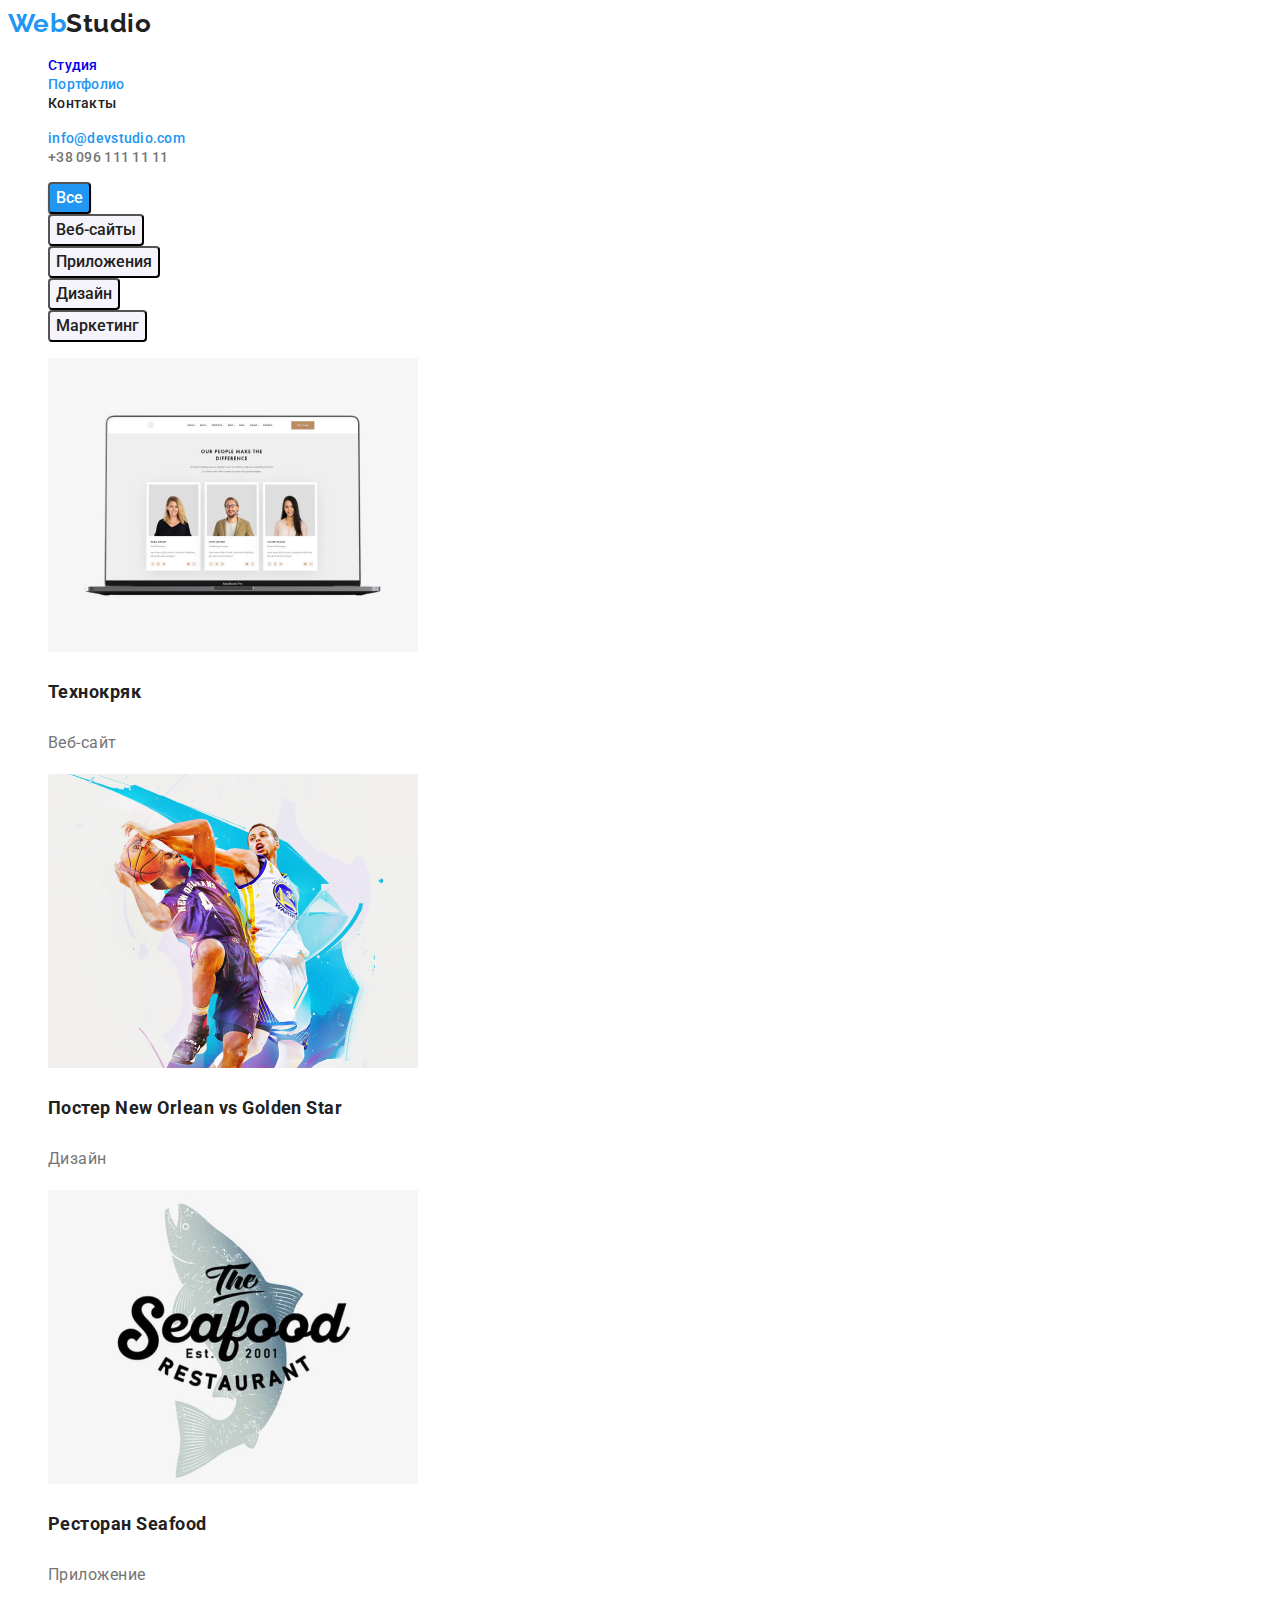
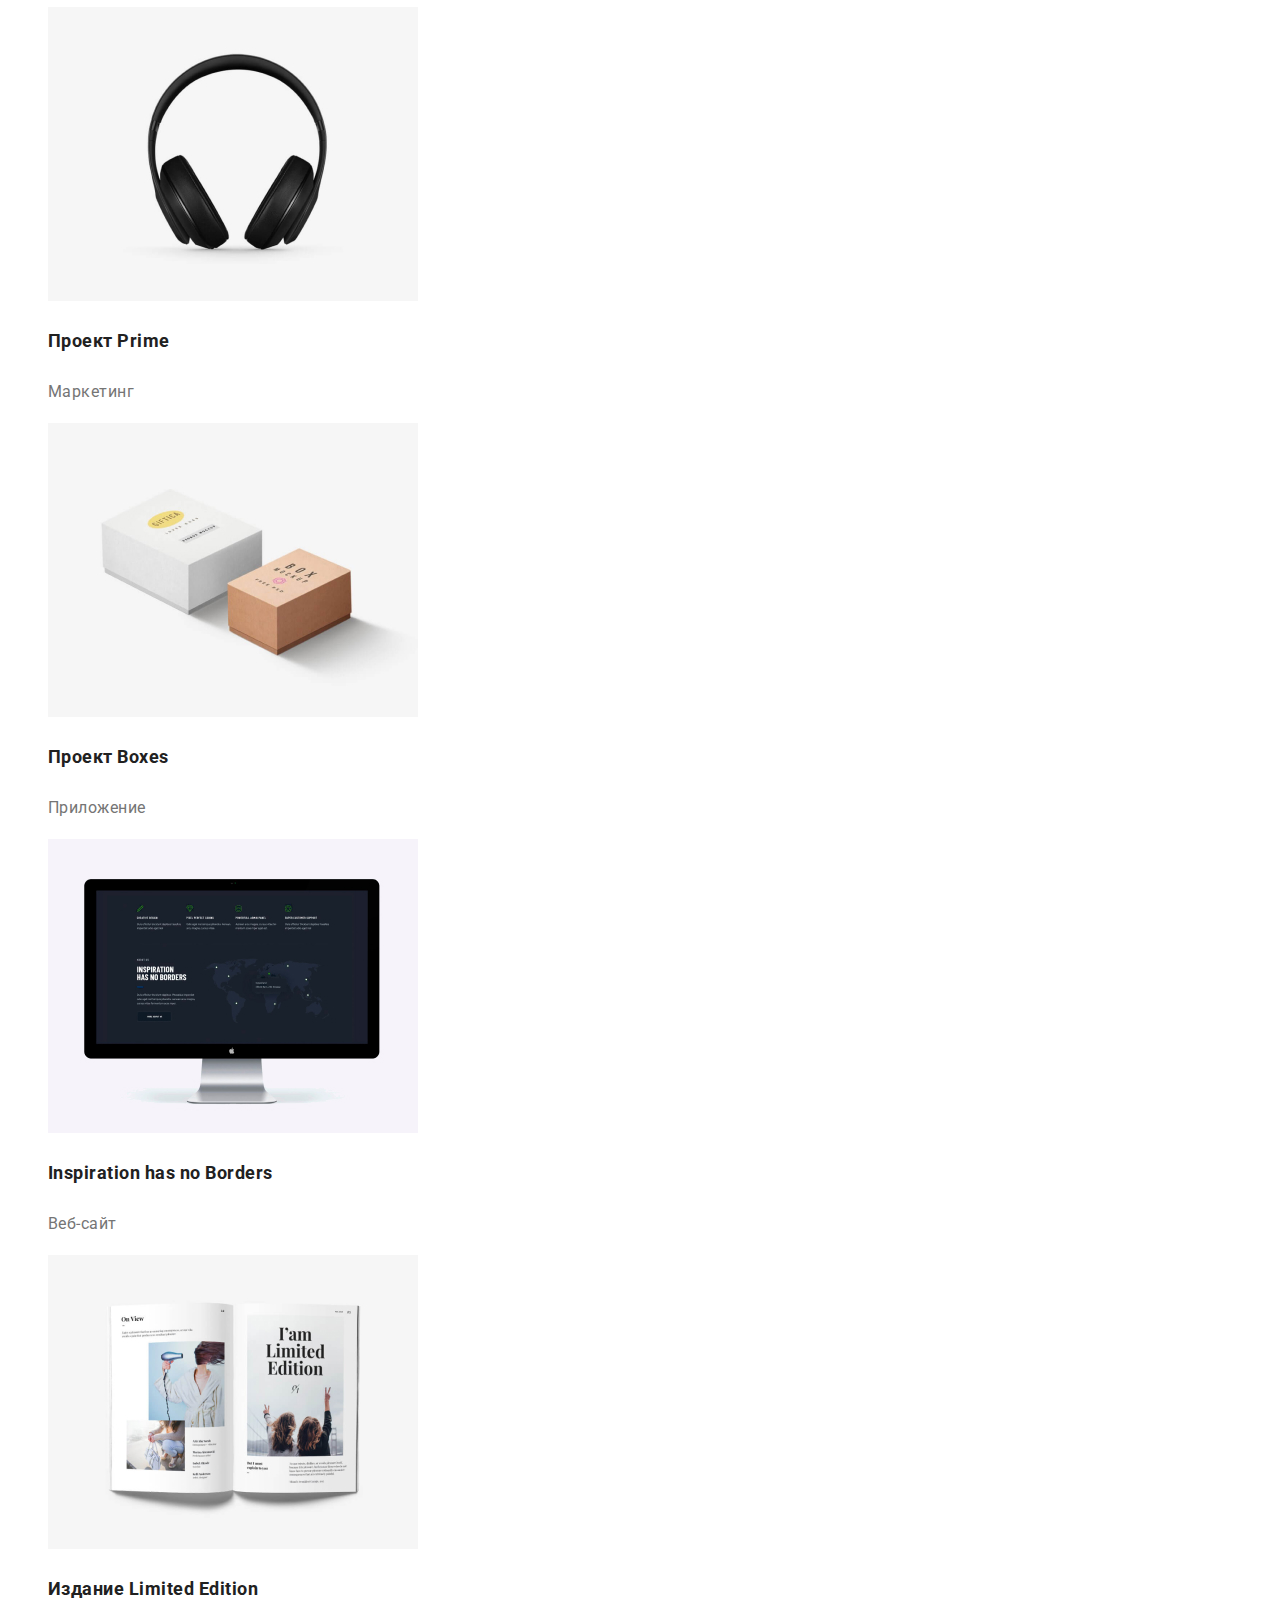
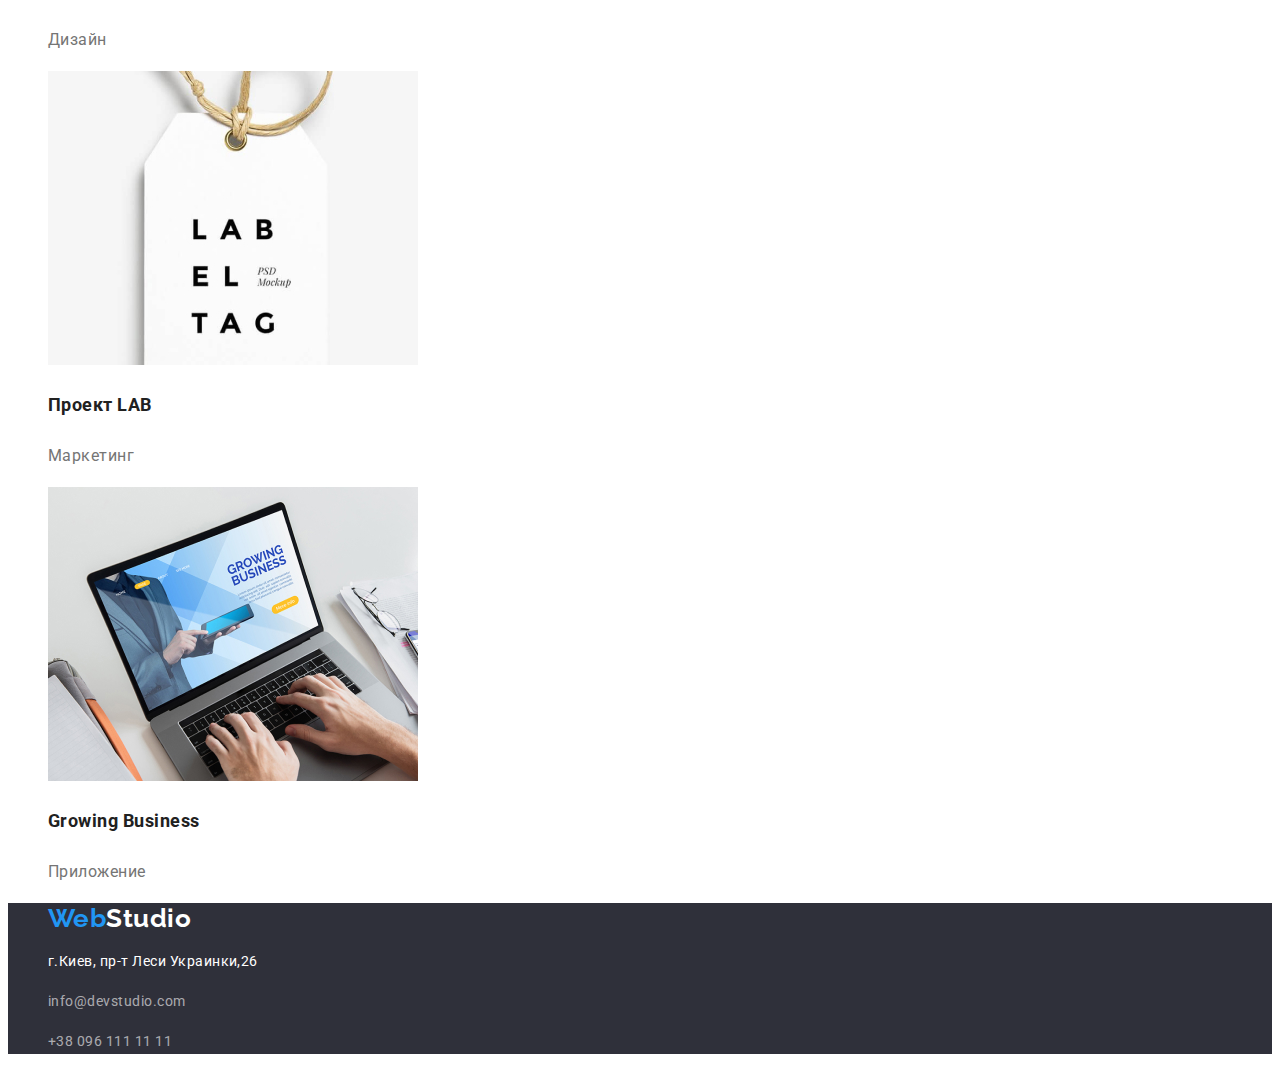
==== portfolio.html @ a11de229 "hw3" ====
<!DOCTYPE html>
<html lang="en">
<head>
    <meta charset="UTF-8">
    <meta name="viewport" content="width=device-width, initial-scale=1.0">
    <title>Document</title>
    <link 
    href="https://fonts.googleapis.com/css2?family=Raleway:wght@700&family=Roboto:wght@400;500;700;900&display=swap" 
    rel="stylesheet"/>
    <link rel="stylesheet" href="./css/styles.css">
</head>
<body>
    
    <!--ШАПКА-->
    <header>
        <nav class="site-nav">
            <a href="" class="link"><span class="accent">Web</span><span class="accent1">Studio</span></a>
            <ul> 
                <li><a href="./index.html" class="link1">Cтудия</a></li>
                <li><a href="" class="link1 current">Портфолио</a></li>
                <li><a href="" class="link2">Контакты</a></li>
            </ul>
        </nav>
            <ul class="contacts">
                <li><a href="mailto:info@devstudio.com" class="contacts-mail">info@devstudio.com</a></li>
                <li><a href="tel:+380961111111" class="contacts-phone">+38 096 111 11 11</a></li>
            </ul>
    </header>

    <main>
    <!--SUBШАПКА и SECTION1-->

    <section>
    <ul> 
        <li><button type="button" class="button">Все</button></li>
        <li><button type="button" class="button1">Веб-сайты</button></li>
        <li><button type="button" class="button1">Приложения</button></li>
        <li><button type="button" class="button1">Дизайн</button></li>
        <li><button type="button" class="button1">Маркетинг</button></li>
    </ul>

    
    <ul>
        <li>
            <a href=""><img src="./img/img-44.jpg" alt="comp" width="370" /></a>
            
            <h3 class="section-title">Технокряк</h3>
            <p class="section-text">Веб-сайт</p>
       
        </li>
        <li>
            <a href=""><img src="./img/img-55.jpg" alt="basketball" width="370" /></a>
            
            <h3 class="section-title">Постер New Orlean vs Golden Star</h3>
            <p class="section-text">Дизайн</p>
        
        </li>
        <li>
            <a href=""><img src="./img/img-66.jpg" alt="seafood" width="370" /></a>
            
            <h3 class="section-title">Ресторан Seafood</h3>
            <p class="section-text">Приложение</p>
        </li>

        <li>
            <a href=""><img src="./img/img-77.jpg" alt="headphones" width="370" /></a>
           
            <h3 class="section-title">Проект Prime</h3>
            <p class="section-text">Маркетинг</p>
        </li> 
        <li>
            <a href=""><img src="./img/img-88.jpg" alt="boxes" width="370" /></a>
           
            <h3 class="section-title">Проект Boxes</h3>
            <p class="section-text">Приложение</p>
        </li> 
        <li>
            <a href=""><img src="./img/img-99.jpg" alt="comp2" width="370" /></a>
           
            <h3 class="section-title">Inspiration has no Borders</h3>
            <p class="section-text">Веб-сайт</p>
        </li> 
<li>
    <a href=""><img src="./img/img-100.jpg" alt="book" width="370" /></a>
   
    <h3 class="section-title">Издание Limited Edition</h3>
    <p class="section-text">Дизайн</p>
</li> 
<li>
    <a href=""><img src="./img/img-110.jpg" alt="lab" width="370" /></a>
   
    <h3 class="section-title">Проект LAB</h3>
    <p class="section-text">Маркетинг</p>
</li> 
<li>
    <a href=""><img src="./img/img-120.jpg" alt="business" width="370" /></a>
   
    <h3 class="section-title">Growing Business</h3>
    <p class="section-text">Приложение</p>
</li> 
</ul>
</section>
</main> 


<!--Финал-->
<footer>
    <ul>
        <li>
            <p><a href="" class="logo"><span class="accent2">Web</span><span class="accent3">Studio</span></a></p>
</li>
        <li>
    <p><a href="" class="adress">г.Киев, пр-т Леси Украинки,26</a></p>
</li>
<li>
    <p><a href="mailto:info@devstudio.com" class="mail">info@devstudio.com</a></p>
</li>
<li>
    <p><a href="tel:+380961111111" class="phone">+38 096 111 11 11</a></p>
</li>
    </ul>
</footer>
</body>
</html>
---- css/styles.css ----
:root {
     --primary-text-color: #212121;
     --title-text-color: #212121;
     --text-color: #757575;
     --accent-color: #2196f3;
     --accent-colornav: #0000FF;
     --buttontext-color: #ffffff;
     --buttonbcg-color: #2196F3;
}

body {
    background-color: #FFFFFF;
    font-family: Roboto, sans-serif;
    letter-spacing: 0.03em;
}

ul {
    list-style: none;
}

a {
text-decoration: none
}

.page-header {
    background-color: #FFFFFF;
}

.link {
    font-family: Raleway;
font-style: normal;
font-weight: bold;
font-size: 26px;
line-height: 1.19;
}

.link1 {
font-weight: 500;
font-size: 14px;
line-height: 1.14;
letter-spacing: 0.02em;



}
.link2 {
font-weight: 500;
font-size: 14px;
line-height: 1.14;
letter-spacing: 0.02em;

color: var(--title-text-color)
}

.site-nav .link:hover,
.site-nav .link:focus {
    color: var(--accent-colornav)
}

.site-nav .link1:hover {
    color: var(--accent-colornav)
}

.site-nav .link2:hover {
    color: var(--accent-colornav)
}


.site-nav .link1.current {
    color: var(--accent-color);
}

.accent, .accent2 {
    color: var(--accent-color);
}

.accent1 {
    color: var(--primary-text-color);
}

.accent3 {
    color:#FFFFFF;
}

.contacts .contacts-mail:hover,
.contacts .contacts-phone:hover {
color: var(--accent-colornav);
}

.contacts-mail {
font-weight: 500;
font-size: 14px;
line-height: 1.14;
letter-spacing: 0.02em;

color: var(--accent-color);
}

.contacts-phone {
font-weight: 500;
font-size: 14px;
line-height: 1.14;
letter-spacing: 0.02em;

color: var(--text-color);
}


.section1 {
    background-color: #2F303A;
}

.section1-title {
    font-weight: 900;
    font-size: 44px;
    line-height: 1.36;
    
    letter-spacing: 0.06em;
    color: #FFFFFF
} 

/* button*/

.button-main {
font-family: inherit;
font-weight: bold;   
font-size: 16px;
line-height: 1.88;
display: flex;
align-items: center;
text-align: center;
letter-spacing: 0.06em;
color: var(--buttontext-color);
background: var(--buttonbcg-color);
}


.section1-link {
    font-weight: bold;
    font-size: 16px;
    line-height: 1.88;
    display: flex;
    align-items: center;
    text-align: center;
    letter-spacing: 0.06em;
    color: #FFFFFF
    
}

.section2 {
    
    background-color: #E5E5E5;
}

.section2-title { 
font-weight: bold;
font-size: 14px;
line-height: 1.14;
letter-spacing: 0.03em;
text-transform: uppercase;
    color: var(--primary-text-color);
}
.section2-text {
    font-size: 14px;
    line-height: 1.71;
/* or 171% */
    letter-spacing: 0.03em;
    color: var(--text-color);
}

.section2-title1 {
   font-weight: bold;
   font-size: 36px;
   line-height: 1.17;
  
   color: var(--primary-text-color);
}

.section3 {
    background-color: #F5F4FA;
}

.section3-main {
font-weight: bold;
font-size: 36px;
line-height: 1.17;


color: var(--primary-text-color);

}
.section3-name {
    
font-weight: 500;
font-size: 16px;
line-height: 19px;

    color: var(--primary-text-color);
}
.section3-title {
    
font-size: 16px;
line-height: 1.19;
    color: var(--text-color);
}

.adress {
   
font-size: 14px;
line-height: 1.71;
    color: #FFFFFF;
}

.mail {
   
font-size: 14px;
line-height: 1.71;
    color: rgba(255, 255, 255, 0.6);
}

.phone {
    
font-size: 14px;
line-height: 1.71;
    color: rgba(255, 255, 255, 0.6);
}

footer {
    background-color: #2F303A;
}

.logo {
    font-family: Raleway;
font-style: normal;
font-weight: bold;
font-size: 26px;
line-height: 1.19;
color: var(--accent-color);
}

/* Portfolio*/

.section {
    background-color: #E5E5E5;
}

.button {
    font-family: inherit;
    font-weight: 500;
    font-size: 16px;
    line-height: 1.63;
    color: #FFFFFF;
    background-color: #2196F3;   
    /* shadow-middle */
    box-shadow: 0px 3px 1px rgba(0, 0, 0, 0.1), 0px 1px 2px rgba(0, 0, 0, 0.08), 0px 2px 2px rgba(0, 0, 0, 0.12);
    border-radius: 4px;
    } 

.button1 {
font-family: inherit;
font-weight: 500;
font-size: 16px;
line-height: 1.63;
color: #212121;
background: #F5F4FA;
border-radius: 4px;
}


.section-title {
   
font-weight: bold;
font-size: 18px;
line-height: 2.00;
color: var(--primary-text-color);
}

.section-text {
   
font-size: 16px;
line-height: 1.88;
color: var(--text-color);
}
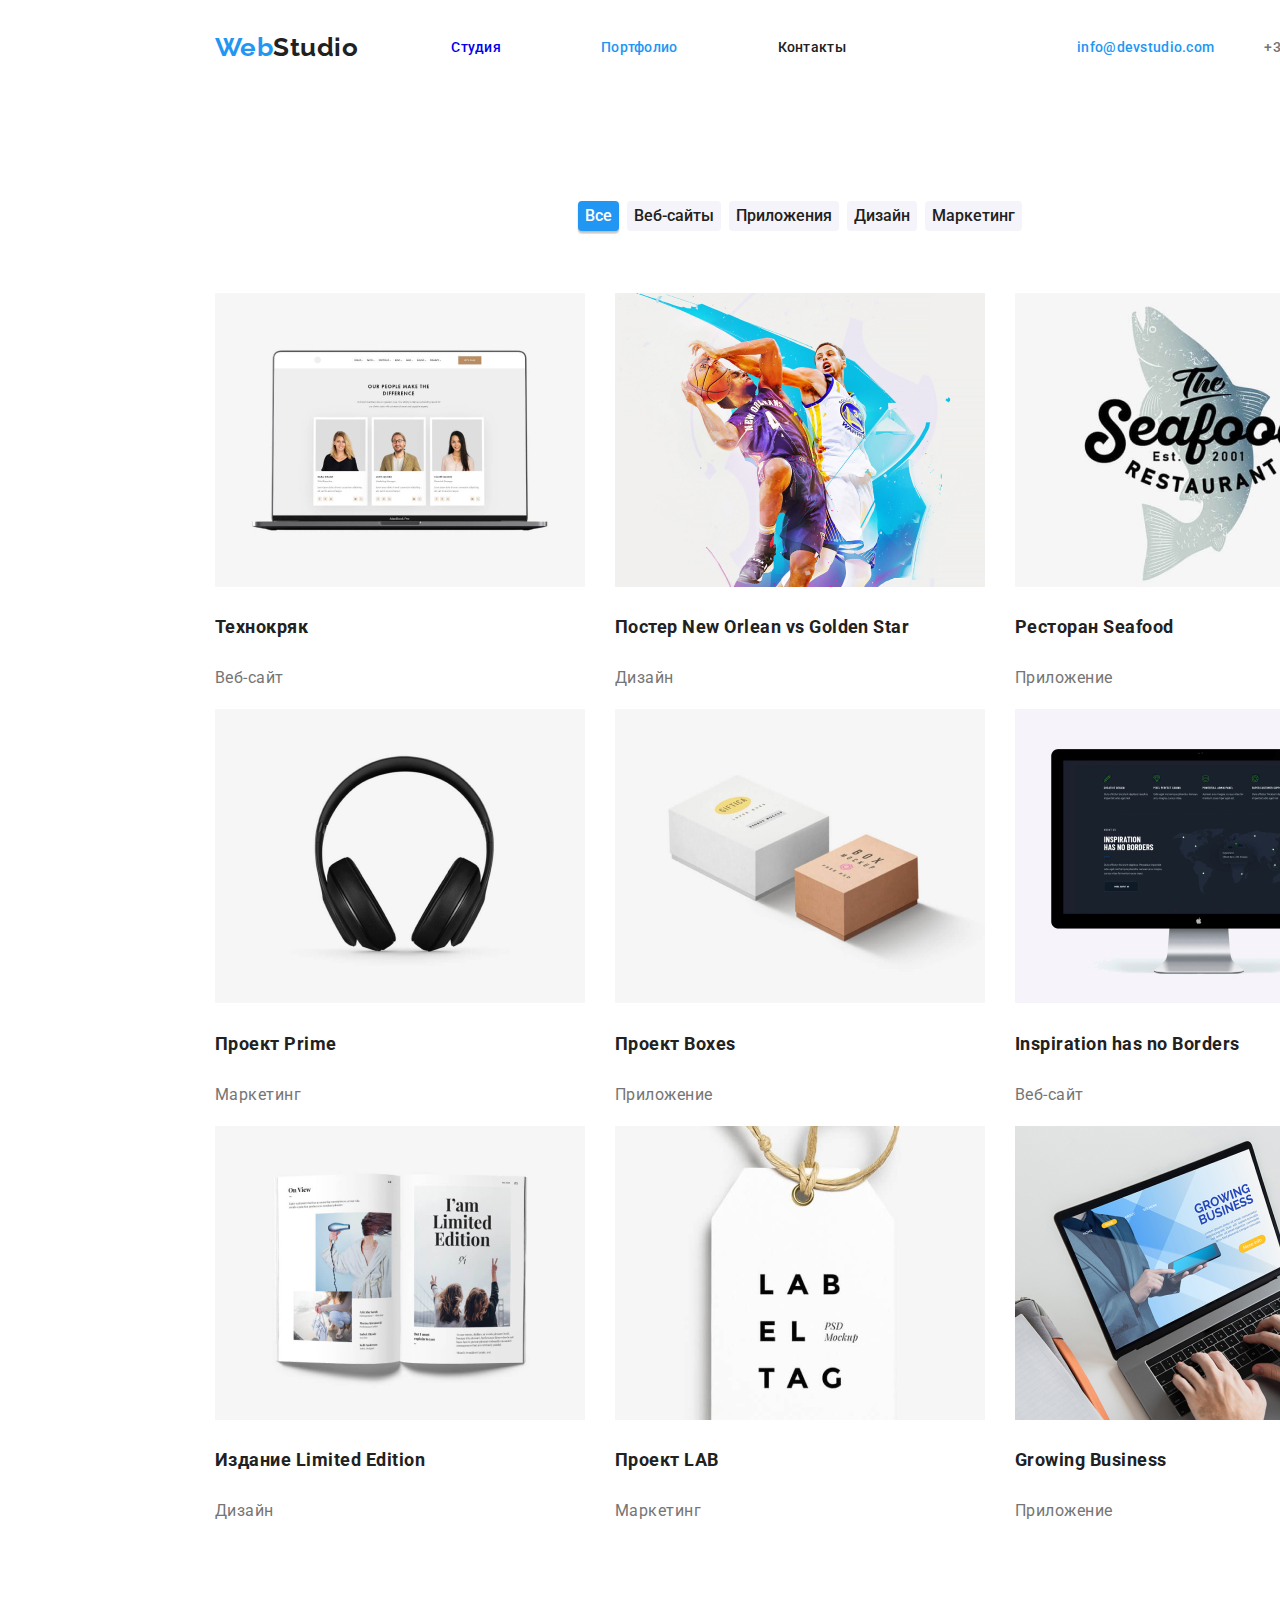
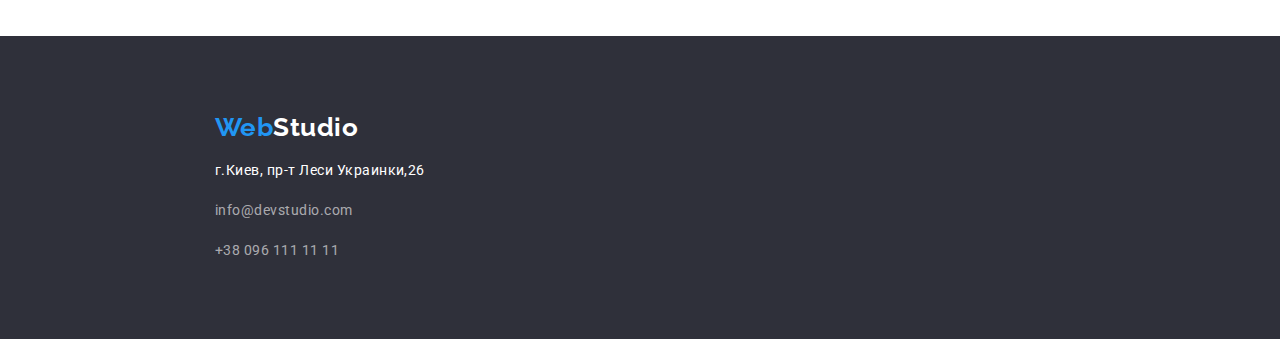
==== commit 8dba7731: "hw3" ====
--- a/portfolio.html
+++ b/portfolio.html
@@ -7,92 +7,99 @@
     <link 
     href="https://fonts.googleapis.com/css2?family=Raleway:wght@700&family=Roboto:wght@400;500;700;900&display=swap" 
     rel="stylesheet"/>
+
+    <link rel="stylesheet" href="https://cdnjs.cloudflare.com/ajax/libs/modern-normalize/1.0.0/modern-normalize.min.css">
+
     <link rel="stylesheet" href="./css/styles.css">
 </head>
 <body>
     
     <!--ШАПКА-->
-    <header>
-        <nav class="site-nav">
+    <header class="page-header">
+        
+        <nav class="site-nav main">
             <a href="" class="link"><span class="accent">Web</span><span class="accent1">Studio</span></a>
-            <ul> 
-                <li><a href="./index.html" class="link1">Cтудия</a></li>
-                <li><a href="" class="link1 current">Портфолио</a></li>
-                <li><a href="" class="link2">Контакты</a></li>
+            <ul class="site-menu"> 
+                <li class="item"><a href="./index.html" class="link1">Cтудия</a></li>
+                <li class="item"><a href="" class="link1 current">Портфолио</a></li>
+                <li class="item"><a href="" class="link2">Контакты</a></li>
+            </ul>
+        
+
+
+            <ul class="contacts">
+                <li class="item"><a href="mailto:info@devstudio.com" class="contacts-mail">info@devstudio.com</a></li>
+                <li class="item"><a href="tel:+380961111111" class="contacts-phone">+38 096 111 11 11</a></li>
             </ul>
         </nav>
-            <ul class="contacts">
-                <li><a href="mailto:info@devstudio.com" class="contacts-mail">info@devstudio.com</a></li>
-                <li><a href="tel:+380961111111" class="contacts-phone">+38 096 111 11 11</a></li>
-            </ul>
     </header>
 
     <main>
     <!--SUBШАПКА и SECTION1-->
 
-    <section>
-    <ul> 
-        <li><button type="button" class="button">Все</button></li>
-        <li><button type="button" class="button1">Веб-сайты</button></li>
-        <li><button type="button" class="button1">Приложения</button></li>
-        <li><button type="button" class="button1">Дизайн</button></li>
-        <li><button type="button" class="button1">Маркетинг</button></li>
+    <section class="section">
+    <ul class="container"> 
+        <li class="item"><button type="button" class="button">Все</button></li>
+        <li class="item"><button type="button" class="button1">Веб-сайты</button></li>
+        <li class="item"><button type="button" class="button1">Приложения</button></li>
+        <li class="item"><button type="button" class="button1">Дизайн</button></li>
+        <li class="item"><button type="button" class="button1">Маркетинг</button></li>
     </ul>
 
     
-    <ul>
-        <li>
+    <ul class="container-a">
+        <li class="item">
             <a href=""><img src="./img/img-44.jpg" alt="comp" width="370" /></a>
             
             <h3 class="section-title">Технокряк</h3>
             <p class="section-text">Веб-сайт</p>
        
         </li>
-        <li>
+        <li class="item">
             <a href=""><img src="./img/img-55.jpg" alt="basketball" width="370" /></a>
             
             <h3 class="section-title">Постер New Orlean vs Golden Star</h3>
             <p class="section-text">Дизайн</p>
         
         </li>
-        <li>
+        <li class="item">
             <a href=""><img src="./img/img-66.jpg" alt="seafood" width="370" /></a>
             
             <h3 class="section-title">Ресторан Seafood</h3>
             <p class="section-text">Приложение</p>
         </li>
 
-        <li>
+        <li class="item">
             <a href=""><img src="./img/img-77.jpg" alt="headphones" width="370" /></a>
            
             <h3 class="section-title">Проект Prime</h3>
             <p class="section-text">Маркетинг</p>
         </li> 
-        <li>
+        <li class="item"> 
             <a href=""><img src="./img/img-88.jpg" alt="boxes" width="370" /></a>
            
             <h3 class="section-title">Проект Boxes</h3>
             <p class="section-text">Приложение</p>
         </li> 
-        <li>
+        <li class="item">
             <a href=""><img src="./img/img-99.jpg" alt="comp2" width="370" /></a>
            
             <h3 class="section-title">Inspiration has no Borders</h3>
             <p class="section-text">Веб-сайт</p>
         </li> 
-<li>
+<li class="item">
     <a href=""><img src="./img/img-100.jpg" alt="book" width="370" /></a>
    
     <h3 class="section-title">Издание Limited Edition</h3>
     <p class="section-text">Дизайн</p>
 </li> 
-<li>
+<li class="item">
     <a href=""><img src="./img/img-110.jpg" alt="lab" width="370" /></a>
    
     <h3 class="section-title">Проект LAB</h3>
     <p class="section-text">Маркетинг</p>
 </li> 
-<li>
+<li class="item">
     <a href=""><img src="./img/img-120.jpg" alt="business" width="370" /></a>
    
     <h3 class="section-title">Growing Business</h3>
@@ -104,7 +111,7 @@
 
 
 <!--Финал-->
-<footer>
+<footer class="container-b">
     <ul>
         <li>
             <p><a href="" class="logo"><span class="accent2">Web</span><span class="accent3">Studio</span></a></p>
--- a/css/styles.css
+++ b/css/styles.css
@@ -12,9 +12,12 @@
     background-color: #FFFFFF;
     font-family: Roboto, sans-serif;
     letter-spacing: 0.03em;
+    margin: 0;
 }
 
 ul {
+    padding: 0;
+    margin: 0;
     list-style: none;
 }
 
@@ -23,8 +26,17 @@
 }
 
 .page-header {
+   
+    padding-top: 32px;
+    padding-bottom: 32px;
     background-color: #FFFFFF;
-}
+    width: 1600px;
+    padding-left: 215px;
+    padding-right: 215px;
+}
+
+
+
 
 .link {
     font-family: Raleway;
@@ -52,9 +64,14 @@
 color: var(--title-text-color)
 }
 
+
+.main {
+    display: flex;
+}
+
 .site-nav .link:hover,
 .site-nav .link:focus {
-    color: var(--accent-colornav)
+    color: var(--accent-colornav);
 }
 
 .site-nav .link1:hover {
@@ -70,6 +87,36 @@
     color: var(--accent-color);
 }
 
+.site-menu{
+display: flex;
+align-items: center;
+margin-left: 93px;
+}
+
+.site-menu .item{
+    margin-right: 50px;
+}
+
+/*.site-menu .item:last-child{
+    margin-right: 0;
+}*/
+
+/*.site-menu .item:not(:last-child){
+    margin-right: 50px;
+}*/
+
+.site-menu .item + .item {
+    margin-left: 50px;
+}
+
+.text {
+    display: flex;
+}
+
+.text .item + .item {
+    margin-left: 30px;
+}
+
 .accent, .accent2 {
     color: var(--accent-color);
 }
@@ -80,6 +127,17 @@
 
 .accent3 {
     color:#FFFFFF;
+}
+
+.contacts{
+    display: flex;
+    align-items: center;
+    margin-left: auto;
+}
+
+.contacts .item + .item {
+    margin-left: 50px;
+
 }
 
 .contacts .contacts-mail:hover,
@@ -88,6 +146,7 @@
 }
 
 .contacts-mail {
+   
 font-weight: 500;
 font-size: 14px;
 line-height: 1.14;
@@ -107,14 +166,25 @@
 
 
 .section1 {
+    padding-top: 200px;
+    padding-bottom: 200px;
     background-color: #2F303A;
+    display: inline-block;
+    min-width: 73px;
+    width: 1600px;
+    padding-right: 215px;
+    padding-left: 215px;
+    text-align: center;
 }
 
 .section1-title {
+    margin-top: 0;
+    margin-bottom: 30px;
+    
     font-weight: 900;
     font-size: 44px;
     line-height: 1.36;
-    
+    text-align: center;
     letter-spacing: 0.06em;
     color: #FFFFFF
 } 
@@ -122,16 +192,19 @@
 /* button*/
 
 .button-main {
+    
 font-family: inherit;
 font-weight: bold;   
 font-size: 16px;
 line-height: 1.88;
-display: flex;
+display: inline-block;
 align-items: center;
 text-align: center;
 letter-spacing: 0.06em;
 color: var(--buttontext-color);
 background: var(--buttonbcg-color);
+border: 1px solid transparent;
+border-radius: 4px;
 }
 
 
@@ -148,19 +221,31 @@
 }
 
 .section2 {
-    
-    background-color: #E5E5E5;
+    padding-top: 94px;
+    padding-bottom: 94px;
+    background-color: #FFFFFF;
+    display: inline-block;
+    
+    width: 1600px;
+    padding-right: 215px;
+    padding-left: 215px;
 }
 
 .section2-title { 
+    margin-top: o;
+    margin-bottom: 10px;
 font-weight: bold;
 font-size: 14px;
 line-height: 1.14;
+
 letter-spacing: 0.03em;
 text-transform: uppercase;
     color: var(--primary-text-color);
 }
+
 .section2-text {
+    margin-top: o;
+    margin-bottom: 94px;
     font-size: 14px;
     line-height: 1.71;
 /* or 171% */
@@ -169,18 +254,30 @@
 }
 
 .section2-title1 {
+    margin-top: o;
+    margin-bottom: 50px;
    font-weight: bold;
    font-size: 36px;
    line-height: 1.17;
-  
+   text-align: center;
    color: var(--primary-text-color);
 }
 
 .section3 {
+    padding-top: 94px;
+    padding-bottom: 94px;
     background-color: #F5F4FA;
+    display: inline-block;
+    
+    width: 1600px;
+    padding-right: 215px;
+    padding-left: 215px;
 }
 
 .section3-main {
+    margin-top: o;
+    margin-bottom: 50px;
+    text-align: center;
 font-weight: bold;
 font-size: 36px;
 line-height: 1.17;
@@ -194,13 +291,14 @@
 font-weight: 500;
 font-size: 16px;
 line-height: 19px;
-
+text-align: center;
     color: var(--primary-text-color);
 }
 .section3-title {
     
 font-size: 16px;
 line-height: 1.19;
+text-align: center;
     color: var(--text-color);
 }
 
@@ -226,7 +324,10 @@
 }
 
 footer {
+    padding-top: 60px;
+    padding-bottom: 60px;
     background-color: #2F303A;
+    width: 1600px
 }
 
 .logo {
@@ -241,7 +342,13 @@
 /* Portfolio*/
 
 .section {
-    background-color: #E5E5E5;
+    width: 1600;
+    padding-left: 215;
+    padding-right: 215;
+    padding-top: 100px;
+    padding-bottom: 94px;
+    background-color: #ffffff;
+    
 }
 
 .button {
@@ -254,6 +361,8 @@
     /* shadow-middle */
     box-shadow: 0px 3px 1px rgba(0, 0, 0, 0.1), 0px 1px 2px rgba(0, 0, 0, 0.08), 0px 2px 2px rgba(0, 0, 0, 0.12);
     border-radius: 4px;
+    text-align: center;
+    border: 1px solid transparent;
     } 
 
 .button1 {
@@ -264,6 +373,8 @@
 color: #212121;
 background: #F5F4FA;
 border-radius: 4px;
+text-align: center;
+border: 1px solid transparent;
 }
 
 
@@ -272,6 +383,7 @@
 font-weight: bold;
 font-size: 18px;
 line-height: 2.00;
+text-align: left;
 color: var(--primary-text-color);
 }
 
@@ -279,5 +391,56 @@
    
 font-size: 16px;
 line-height: 1.88;
+text-align: left;
 color: var(--text-color);
-}+}
+
+.container {
+    border-radius: 4px;
+    padding: 6px 22px;
+    display: flex;
+    justify-content: center;
+    min-width: 73px;
+    width: 1600px;
+    padding-right: 215px;
+    padding-left: 215px;
+    text-align: center;
+    margin-bottom: 56px;
+    
+}
+
+.container .item + .item{
+    margin-left: 8px;
+    
+}
+
+
+
+.container-a {
+    display: flex;
+    flex-wrap: wrap;
+  justify-content: space-between;
+    min-width: 73px;
+    width: 1600px;
+    padding-right: 215px;
+    padding-left: 215px;
+
+}
+
+/*.container-a .item:nth-child(3n){
+    margin-right: 0;*/
+}
+
+.container-a .item + .item{
+    margin-left: 30px;
+}
+
+.container-b {
+    display: inline-block;
+    min-width: 73px;
+    width: 1600px;
+    padding-right: 215px;
+    padding-left: 215px;
+}
+
+
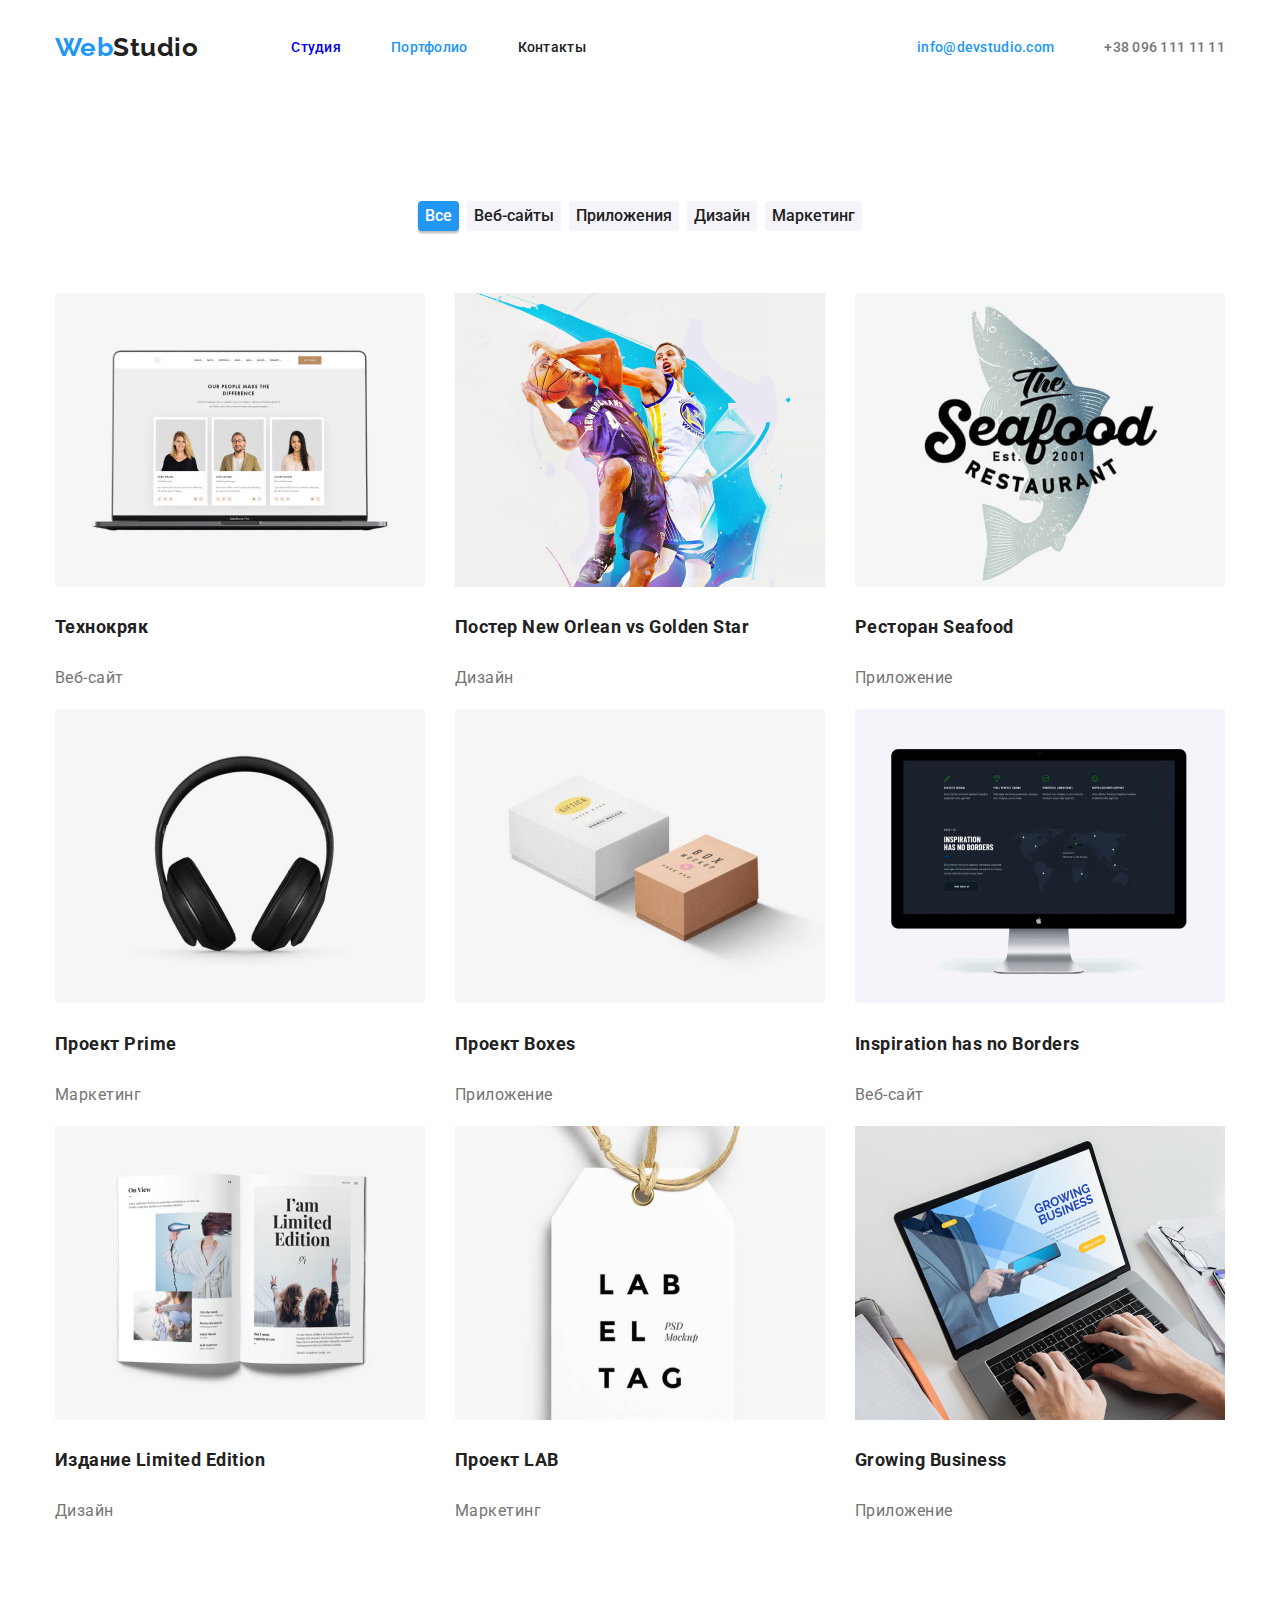
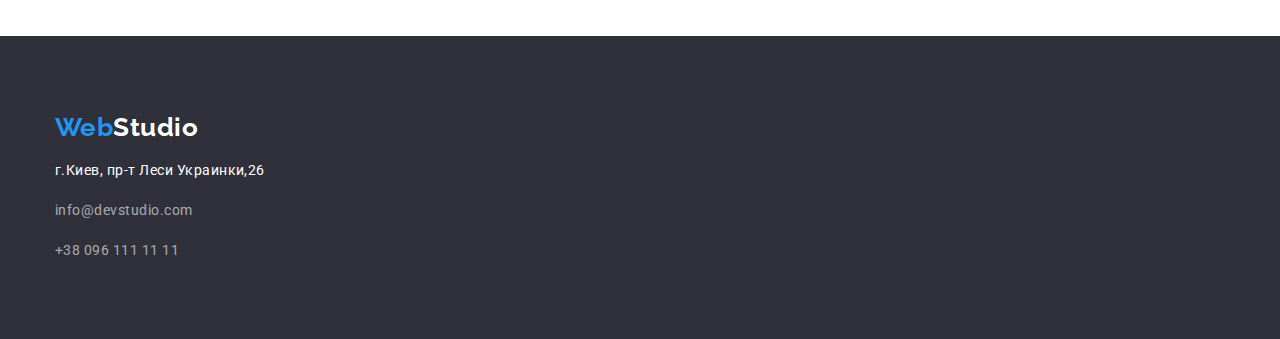
==== commit be6faed8: "editedhw3" ====
--- a/portfolio.html
+++ b/portfolio.html
@@ -16,7 +16,7 @@
     
     <!--ШАПКА-->
     <header class="page-header">
-        
+        <div class="block">
         <nav class="site-nav main">
             <a href="" class="link"><span class="accent">Web</span><span class="accent1">Studio</span></a>
             <ul class="site-menu"> 
@@ -32,12 +32,14 @@
                 <li class="item"><a href="tel:+380961111111" class="contacts-phone">+38 096 111 11 11</a></li>
             </ul>
         </nav>
+        </div>
     </header>
 
     <main>
     <!--SUBШАПКА и SECTION1-->
 
     <section class="section">
+        <div class=block>
     <ul class="container"> 
         <li class="item"><button type="button" class="button">Все</button></li>
         <li class="item"><button type="button" class="button1">Веб-сайты</button></li>
@@ -106,12 +108,14 @@
     <p class="section-text">Приложение</p>
 </li> 
 </ul>
+</div>
 </section>
 </main> 
 
 
 <!--Финал-->
 <footer class="container-b">
+    <div class="block">
     <ul>
         <li>
             <p><a href="" class="logo"><span class="accent2">Web</span><span class="accent3">Studio</span></a></p>
@@ -126,6 +130,7 @@
     <p><a href="tel:+380961111111" class="phone">+38 096 111 11 11</a></p>
 </li>
     </ul>
+</div>
 </footer>
 </body>
 </html> 
--- a/css/styles.css
+++ b/css/styles.css
@@ -30,9 +30,7 @@
     padding-top: 32px;
     padding-bottom: 32px;
     background-color: #FFFFFF;
-    width: 1600px;
-    padding-left: 215px;
-    padding-right: 215px;
+    
 }
 
 
@@ -93,9 +91,9 @@
 margin-left: 93px;
 }
 
-.site-menu .item{
+/*.site-menu .item {
     margin-right: 50px;
-}
+}*/
 
 /*.site-menu .item:last-child{
     margin-right: 0;
@@ -169,11 +167,8 @@
     padding-top: 200px;
     padding-bottom: 200px;
     background-color: #2F303A;
-    display: inline-block;
+    /*display: inline-block;*/
     min-width: 73px;
-    width: 1600px;
-    padding-right: 215px;
-    padding-left: 215px;
     text-align: center;
 }
 
@@ -224,11 +219,7 @@
     padding-top: 94px;
     padding-bottom: 94px;
     background-color: #FFFFFF;
-    display: inline-block;
-    
-    width: 1600px;
-    padding-right: 215px;
-    padding-left: 215px;
+    /*display: inline-block;*/
 }
 
 .section2-title { 
@@ -267,11 +258,7 @@
     padding-top: 94px;
     padding-bottom: 94px;
     background-color: #F5F4FA;
-    display: inline-block;
-    
-    width: 1600px;
-    padding-right: 215px;
-    padding-left: 215px;
+    /*display: inline-block;*/
 }
 
 .section3-main {
@@ -327,7 +314,8 @@
     padding-top: 60px;
     padding-bottom: 60px;
     background-color: #2F303A;
-    width: 1600px
+  
+    
 }
 
 .logo {
@@ -342,9 +330,7 @@
 /* Portfolio*/
 
 .section {
-    width: 1600;
-    padding-left: 215;
-    padding-right: 215;
+    
     padding-top: 100px;
     padding-bottom: 94px;
     background-color: #ffffff;
@@ -401,9 +387,7 @@
     display: flex;
     justify-content: center;
     min-width: 73px;
-    width: 1600px;
-    padding-right: 215px;
-    padding-left: 215px;
+    
     text-align: center;
     margin-bottom: 56px;
     
@@ -421,26 +405,30 @@
     flex-wrap: wrap;
   justify-content: space-between;
     min-width: 73px;
-    width: 1600px;
-    padding-right: 215px;
-    padding-left: 215px;
-
-}
-
-/*.container-a .item:nth-child(3n){
-    margin-right: 0;*/
-}
-
-.container-a .item + .item{
+}
+
+.container-a .item:nth-child(3n){
+    margin-right: 0;
+
+    }
+
+
+
+
+/*.container-a .item + .item{
     margin-left: 30px;
-}
-
-.container-b {
+}*/
+
+/*.container-b {
     display: inline-block;
-    min-width: 73px;
-    width: 1600px;
-    padding-right: 215px;
-    padding-left: 215px;
-}
-
-
+   
+    
+}*/
+
+.block {
+    width: 1200px;
+    padding-left: 15px;
+    padding-right: 15px;
+    margin-left: auto;
+    margin-right: auto;
+}
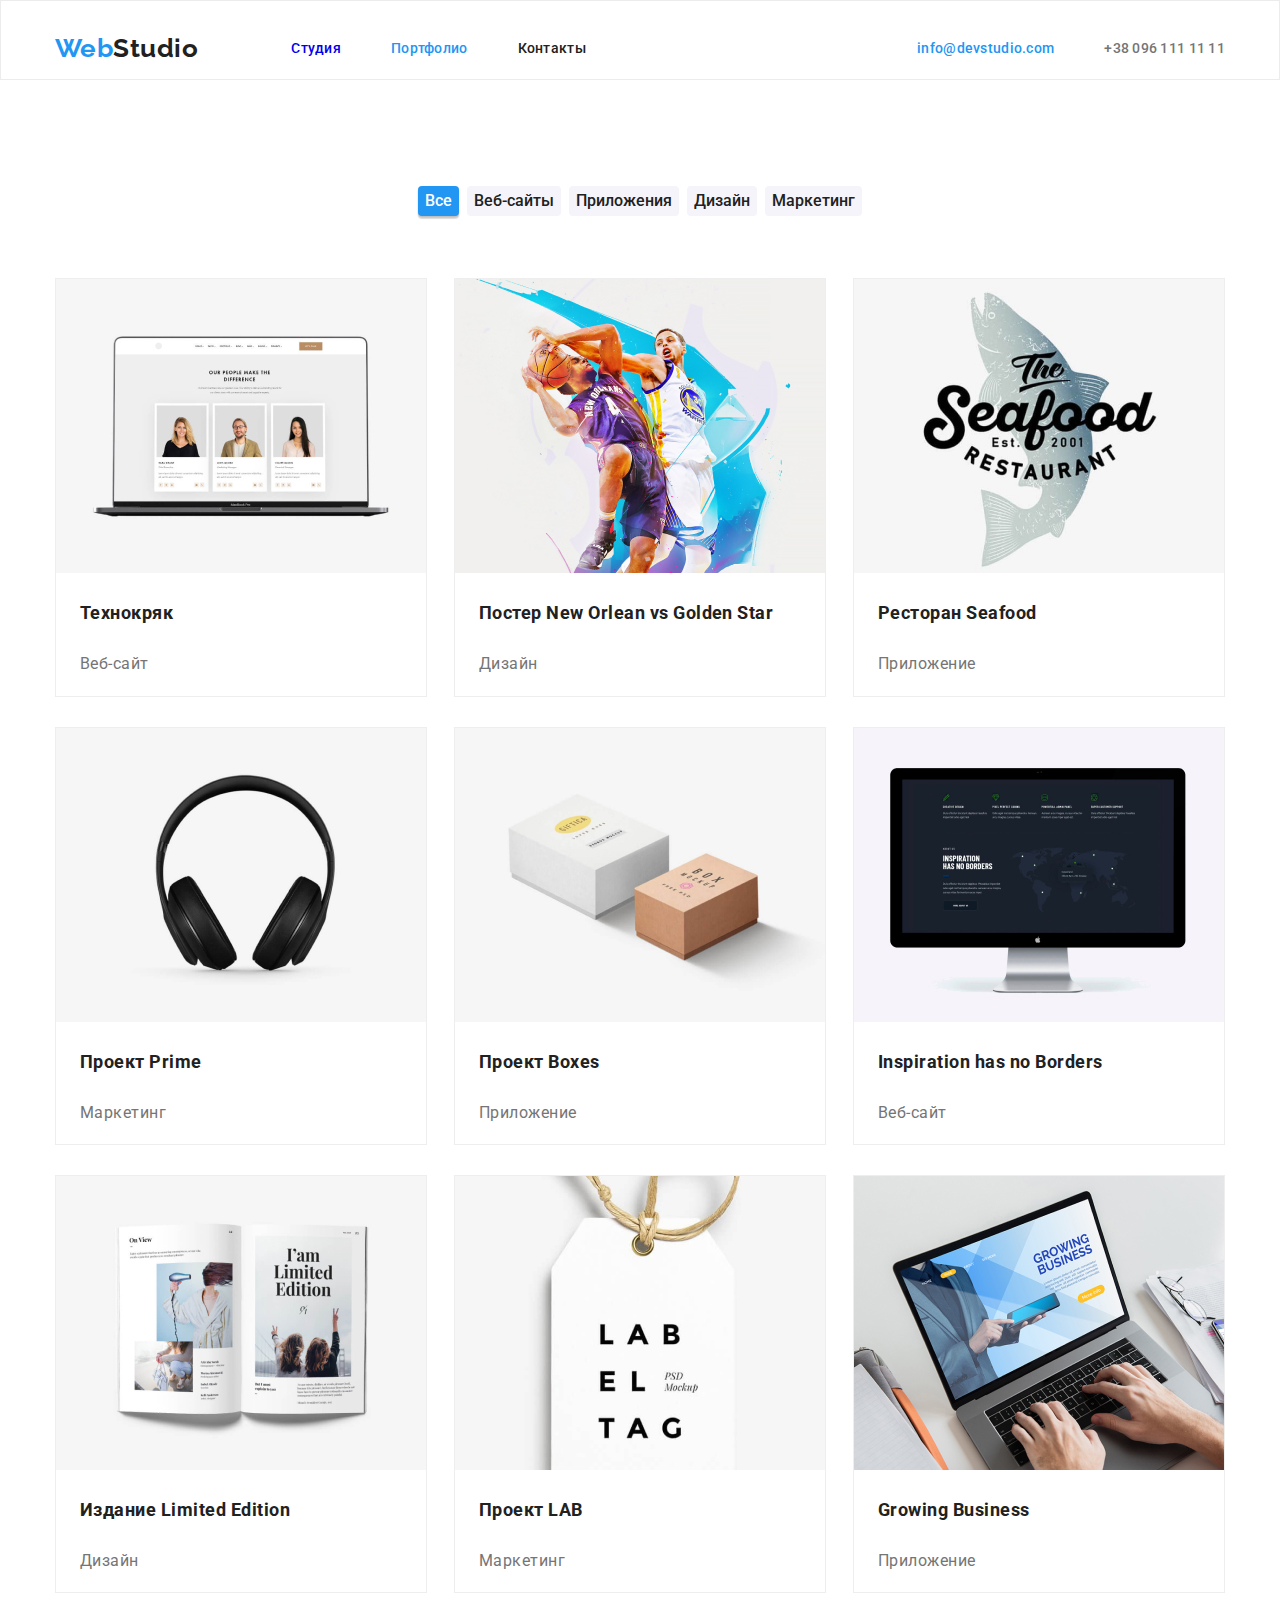
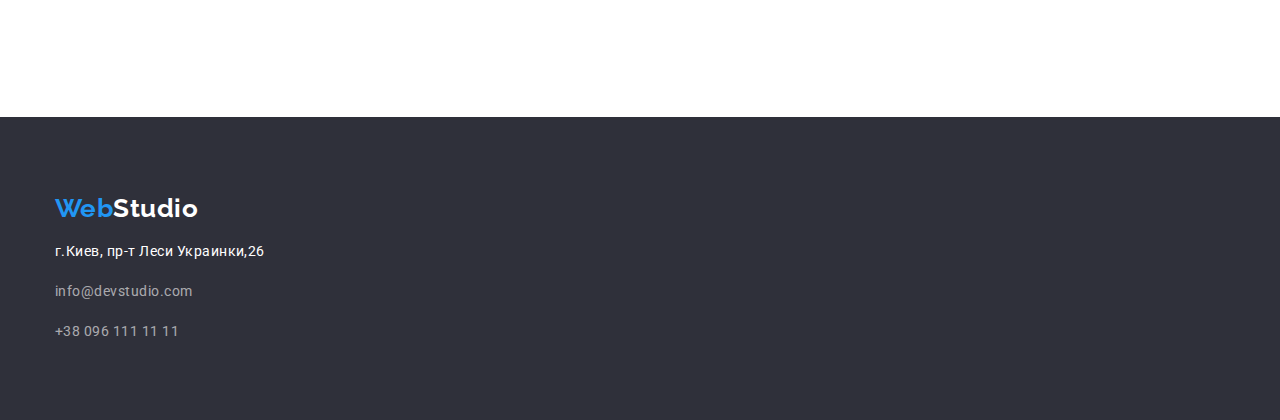
==== commit 7c464392: "editedhw3/2" ====
--- a/portfolio.html
+++ b/portfolio.html
@@ -50,63 +50,106 @@
 
     
     <ul class="container-a">
+       
         <li class="item">
+            <div class="picture">
             <a href=""><img src="./img/img-44.jpg" alt="comp" width="370" /></a>
             
             <h3 class="section-title">Технокряк</h3>
             <p class="section-text">Веб-сайт</p>
+        </div>
+        </li>
+        
+
        
-        </li>
         <li class="item">
+            <div class="picture">
             <a href=""><img src="./img/img-55.jpg" alt="basketball" width="370" /></a>
             
             <h3 class="section-title">Постер New Orlean vs Golden Star</h3>
             <p class="section-text">Дизайн</p>
-        
+        </div>
         </li>
+   
+
+       
         <li class="item">
+            <div class="picture">
             <a href=""><img src="./img/img-66.jpg" alt="seafood" width="370" /></a>
             
             <h3 class="section-title">Ресторан Seafood</h3>
             <p class="section-text">Приложение</p>
+        </div>
         </li>
+    
 
+
+       
         <li class="item">
+            <div class="picture">
             <a href=""><img src="./img/img-77.jpg" alt="headphones" width="370" /></a>
            
             <h3 class="section-title">Проект Prime</h3>
             <p class="section-text">Маркетинг</p>
+        </div>
         </li> 
+
+   
+
+        
         <li class="item"> 
+            <div class="picture">
             <a href=""><img src="./img/img-88.jpg" alt="boxes" width="370" /></a>
            
             <h3 class="section-title">Проект Boxes</h3>
             <p class="section-text">Приложение</p>
+        </div>
         </li> 
+
+
+      
         <li class="item">
+            <div class="picture">
             <a href=""><img src="./img/img-99.jpg" alt="comp2" width="370" /></a>
            
             <h3 class="section-title">Inspiration has no Borders</h3>
             <p class="section-text">Веб-сайт</p>
+        </div>
         </li> 
+   
+
+        
 <li class="item">
+    <div class="picture">
     <a href=""><img src="./img/img-100.jpg" alt="book" width="370" /></a>
    
     <h3 class="section-title">Издание Limited Edition</h3>
     <p class="section-text">Дизайн</p>
+</div>
 </li> 
+
+
+
 <li class="item">
+    <div class="picture">
     <a href=""><img src="./img/img-110.jpg" alt="lab" width="370" /></a>
    
     <h3 class="section-title">Проект LAB</h3>
     <p class="section-text">Маркетинг</p>
+</div>
 </li> 
+
+
+
 <li class="item">
+    <div class="picture">
     <a href=""><img src="./img/img-120.jpg" alt="business" width="370" /></a>
    
     <h3 class="section-title">Growing Business</h3>
     <p class="section-text">Приложение</p>
+</div>
 </li> 
+
 </ul>
 </div>
 </section>
@@ -118,7 +161,7 @@
     <div class="block">
     <ul>
         <li>
-            <p><a href="" class="logo"><span class="accent2">Web</span><span class="accent3">Studio</span></a></p>
+            <p><a href="" class="link"><span class="accent2">Web</span><span class="accent3">Studio</span></a></p>
 </li>
         <li>
     <p><a href="" class="adress">г.Киев, пр-т Леси Украинки,26</a></p>
--- a/css/styles.css
+++ b/css/styles.css
@@ -26,11 +26,11 @@
 }
 
 .page-header {
-   
+    height: 80px;
     padding-top: 32px;
     padding-bottom: 32px;
     background-color: #FFFFFF;
-    
+    border: 1px solid #ECECEC;
 }
 
 
@@ -166,6 +166,7 @@
 .section1 {
     padding-top: 200px;
     padding-bottom: 200px;
+    
     background-color: #2F303A;
     /*display: inline-block;*/
     min-width: 73px;
@@ -235,10 +236,11 @@
 }
 
 .section2-text {
-    margin-top: o;
-    margin-bottom: 94px;
+    margin-top: 0;
+   
     font-size: 14px;
     line-height: 1.71;
+    
 /* or 171% */
     letter-spacing: 0.03em;
     color: var(--text-color);
@@ -255,14 +257,31 @@
 }
 
 .section3 {
+    margin-top: 0;
+    margin-bottom: 94px;
+    text-align: center;
+    
+}
+
+.section3-title1 {
+    margin-top: 0;
+    margin-bottom: 50px;
+   font-weight: bold;
+   font-size: 36px;
+   line-height: 1.17;
+   text-align: center;
+   color: var(--primary-text-color);
+}
+
+.section4 {
     padding-top: 94px;
     padding-bottom: 94px;
     background-color: #F5F4FA;
     /*display: inline-block;*/
 }
 
-.section3-main {
-    margin-top: o;
+.section4-main {
+    margin-top: auto;
     margin-bottom: 50px;
     text-align: center;
 font-weight: bold;
@@ -273,7 +292,7 @@
 color: var(--primary-text-color);
 
 }
-.section3-name {
+.section4-name {
     
 font-weight: 500;
 font-size: 16px;
@@ -281,8 +300,10 @@
 text-align: center;
     color: var(--primary-text-color);
 }
-.section3-title {
-    
+
+.section4-title {
+
+padding-bottom: 30px;   
 font-size: 16px;
 line-height: 1.19;
 text-align: center;
@@ -318,14 +339,14 @@
     
 }
 
-.logo {
+/*.logo {
     font-family: Raleway;
 font-style: normal;
 font-weight: bold;
 font-size: 26px;
 line-height: 1.19;
 color: var(--accent-color);
-}
+}/*
 
 /* Portfolio*/
 
@@ -365,7 +386,7 @@
 
 
 .section-title {
-   
+    padding-left: 24px;  
 font-weight: bold;
 font-size: 18px;
 line-height: 2.00;
@@ -374,7 +395,8 @@
 }
 
 .section-text {
-   
+    
+padding-left: 24px;
 font-size: 16px;
 line-height: 1.88;
 text-align: left;
@@ -432,3 +454,17 @@
     margin-left: auto;
     margin-right: auto;
 }
+
+.picture {
+    border: 1px solid #EEEEEE;
+box-sizing: border-box;
+margin-bottom: 30px;
+}
+
+.box{
+    background: #FFFFFF;
+/* material shadow v1 */
+box-shadow: 0px 1px 3px rgba(0, 0, 0, 0.12), 0px 1px 1px rgba(0, 0, 0, 0.14), 0px 2px 1px rgba(0, 0, 0, 0.2);
+border-radius: 0px 0px 4px 4px;
+
+}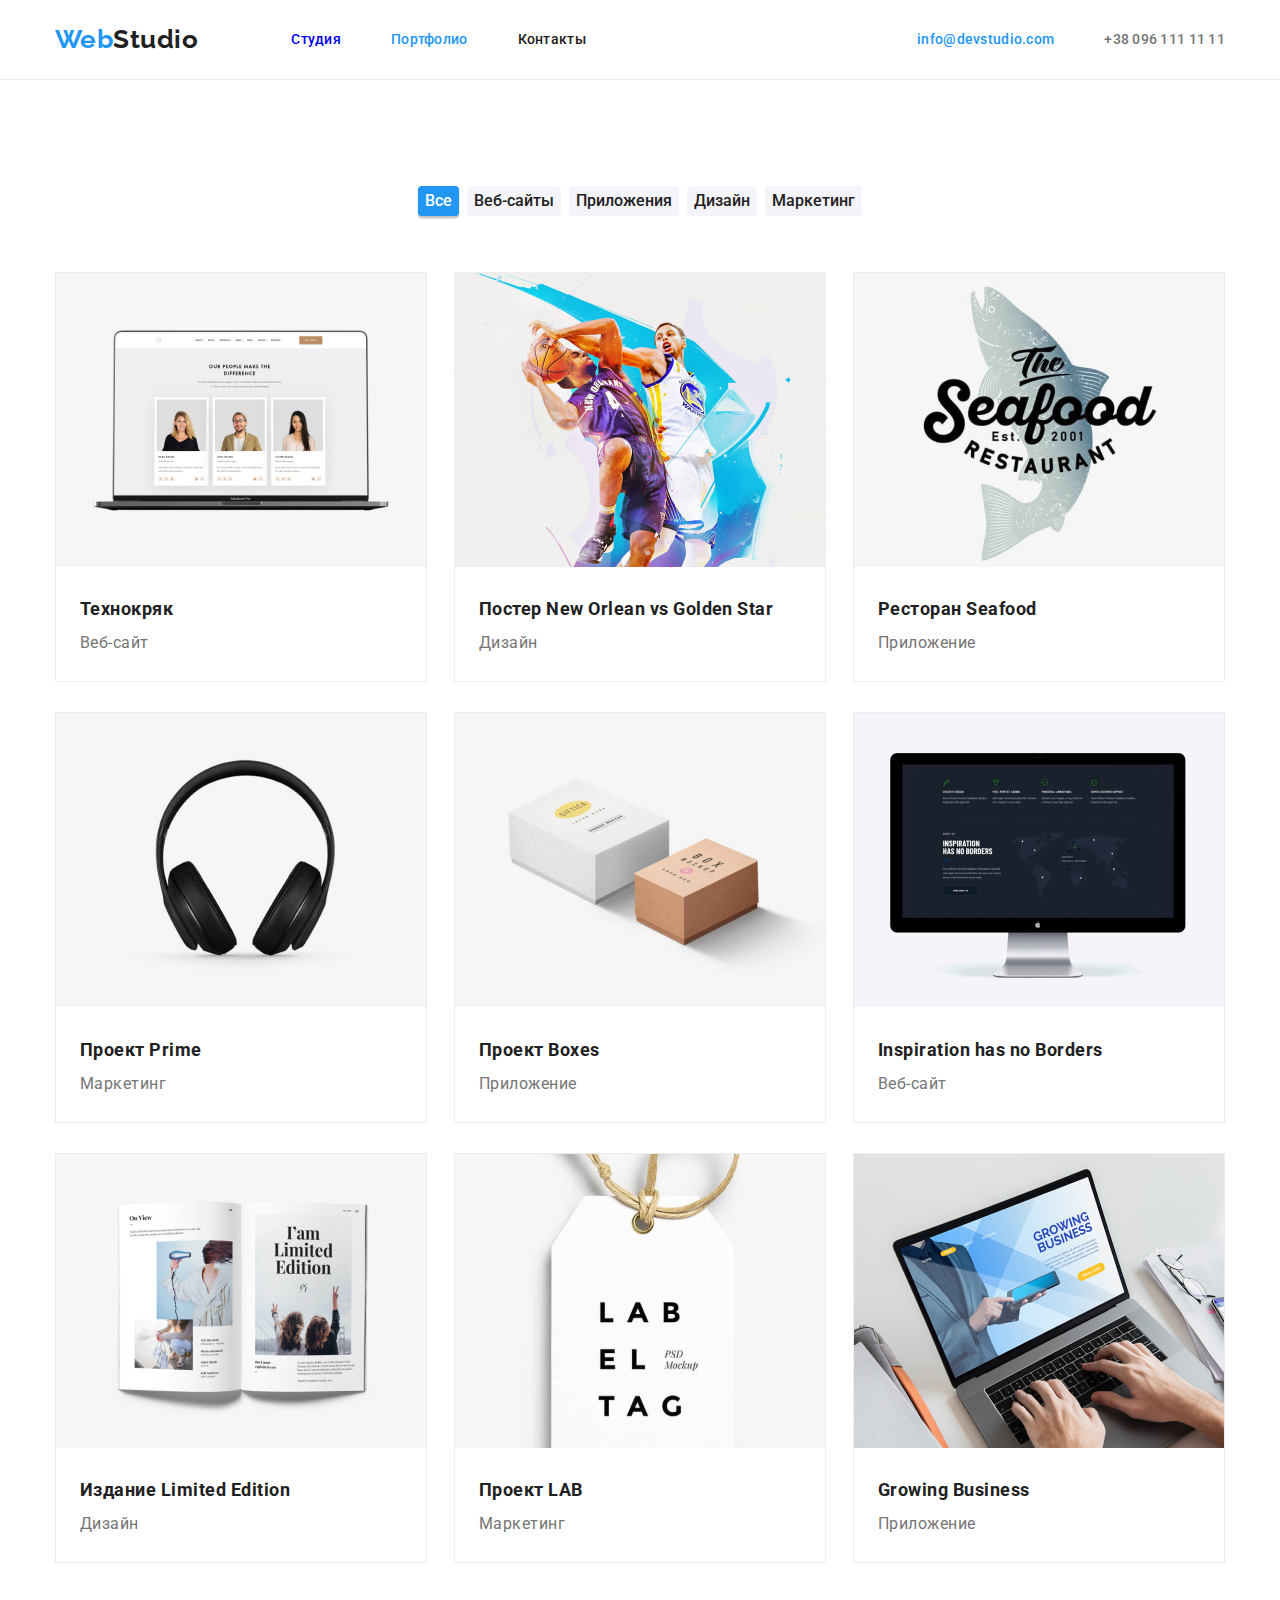
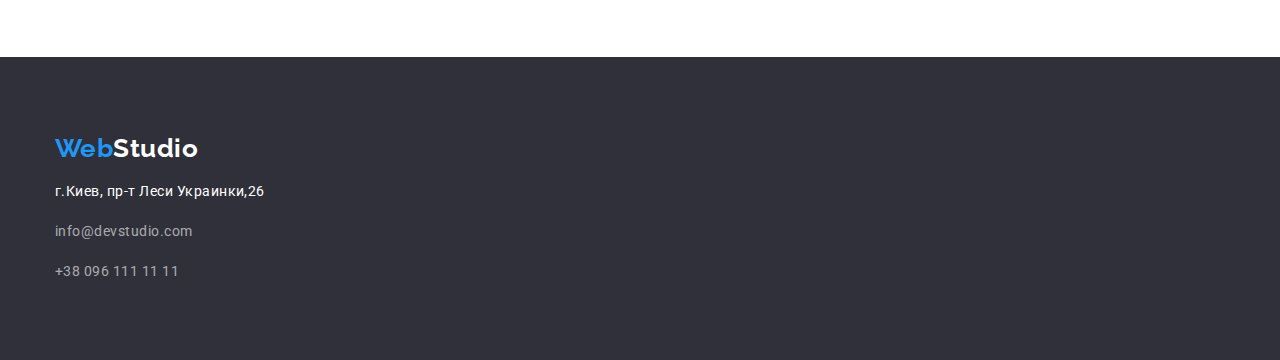
==== commit 9fb674c9: "Editedhw3/4" ====
--- a/portfolio.html
+++ b/portfolio.html
@@ -39,7 +39,7 @@
     <!--SUBШАПКА и SECTION1-->
 
     <section class="section">
-        <div class=block>
+        <div class="block">
     <ul class="container"> 
         <li class="item"><button type="button" class="button">Все</button></li>
         <li class="item"><button type="button" class="button1">Веб-сайты</button></li>
@@ -47,37 +47,46 @@
         <li class="item"><button type="button" class="button1">Дизайн</button></li>
         <li class="item"><button type="button" class="button1">Маркетинг</button></li>
     </ul>
-
-    
+      
+
+
+    <!--<div class="container-div">-->
     <ul class="container-a">
        
-        <li class="item">
-            <div class="picture">
-            <a href=""><img src="./img/img-44.jpg" alt="comp" width="370" /></a>
+        <li class="items">
+            <span class="s"></span>
+            <div class="picture">
+            <a href="bug"><img src="./img/img-44.jpg" alt="comp" width="370" /></a>
             
             <h3 class="section-title">Технокряк</h3>
+        
+           
             <p class="section-text">Веб-сайт</p>
         </div>
         </li>
         
 
        
-        <li class="item">
+        <li class="items">
+            <span class="s"></span>
             <div class="picture">
             <a href=""><img src="./img/img-55.jpg" alt="basketball" width="370" /></a>
             
             <h3 class="section-title">Постер New Orlean vs Golden Star</h3>
+            
             <p class="section-text">Дизайн</p>
         </div>
         </li>
    
 
        
-        <li class="item">
+        <li class="items">
+            <span class="s"></span>
             <div class="picture">
             <a href=""><img src="./img/img-66.jpg" alt="seafood" width="370" /></a>
-            
+           
             <h3 class="section-title">Ресторан Seafood</h3>
+            
             <p class="section-text">Приложение</p>
         </div>
         </li>
@@ -85,11 +94,13 @@
 
 
        
-        <li class="item">
+        <li class="items">
+            <span class="s"></span>
             <div class="picture">
             <a href=""><img src="./img/img-77.jpg" alt="headphones" width="370" /></a>
-           
+            
             <h3 class="section-title">Проект Prime</h3>
+           
             <p class="section-text">Маркетинг</p>
         </div>
         </li> 
@@ -97,60 +108,72 @@
    
 
         
-        <li class="item"> 
+        <li class="items"> 
+            <span class="s"></span>
             <div class="picture">
             <a href=""><img src="./img/img-88.jpg" alt="boxes" width="370" /></a>
-           
+            
             <h3 class="section-title">Проект Boxes</h3>
+            
             <p class="section-text">Приложение</p>
         </div>
         </li> 
 
 
       
-        <li class="item">
+        <li class="items">
+            <span class="s"></span>
             <div class="picture">
             <a href=""><img src="./img/img-99.jpg" alt="comp2" width="370" /></a>
            
             <h3 class="section-title">Inspiration has no Borders</h3>
+            
             <p class="section-text">Веб-сайт</p>
         </div>
         </li> 
-   
-
-        
-<li class="item">
-    <div class="picture">
+        
+   
+
+        
+<li class="items">
+    <span class="s"></span>
+            <div class="picture">
     <a href=""><img src="./img/img-100.jpg" alt="book" width="370" /></a>
    
     <h3 class="section-title">Издание Limited Edition</h3>
+    
     <p class="section-text">Дизайн</p>
 </div>
 </li> 
 
 
 
-<li class="item">
-    <div class="picture">
+<li class="items">
+    <span class="s"></span>
+            <div class="picture">
     <a href=""><img src="./img/img-110.jpg" alt="lab" width="370" /></a>
-   
+    
     <h3 class="section-title">Проект LAB</h3>
+    
     <p class="section-text">Маркетинг</p>
 </div>
 </li> 
 
 
 
-<li class="item">
-    <div class="picture">
+<li class="items">
+    <span class="s"></span>
+            <div class="picture">
     <a href=""><img src="./img/img-120.jpg" alt="business" width="370" /></a>
-   
+    
     <h3 class="section-title">Growing Business</h3>
+    
     <p class="section-text">Приложение</p>
 </div>
 </li> 
 
 </ul>
+
 </div>
 </section>
 </main> 
--- a/css/styles.css
+++ b/css/styles.css
@@ -19,18 +19,31 @@
     padding: 0;
     margin: 0;
     list-style: none;
-}
+
+}
+
 
 a {
-text-decoration: none
+text-decoration: none;
+margin-bottom: 0;
+}
+
+html {
+    box-sizing: border-box;
+}
+*,
+*::before,
+*::after {
+    box-sizing: inherit;
 }
 
 .page-header {
     height: 80px;
-    padding-top: 32px;
-    padding-bottom: 32px;
+    padding-top: 24px;
+    padding-bottom: 25px;
     background-color: #FFFFFF;
-    border: 1px solid #ECECEC;
+    border-bottom: 1px solid #ECECEC;
+   
 }
 
 
@@ -165,7 +178,7 @@
 
 .section1 {
     padding-top: 200px;
-    padding-bottom: 200px;
+    padding-bottom: 280px;
     
     background-color: #2F303A;
     /*display: inline-block;*/
@@ -257,8 +270,8 @@
 }
 
 .section3 {
-    margin-top: 0;
-    margin-bottom: 94px;
+    padding-top: 50;
+    padding-bottom: 94px;
     text-align: center;
     
 }
@@ -274,6 +287,7 @@
 }
 
 .section4 {
+
     padding-top: 94px;
     padding-bottom: 94px;
     background-color: #F5F4FA;
@@ -282,7 +296,7 @@
 
 .section4-main {
     margin-top: auto;
-    margin-bottom: 50px;
+    margin-bottom: 30px;
     text-align: center;
 font-weight: bold;
 font-size: 36px;
@@ -292,8 +306,15 @@
 color: var(--primary-text-color);
 
 }
+
+
+
+
 .section4-name {
-    
+    padding: 30px 0px 10px;
+    margin-top: 0;
+    margin-bottom: 0;
+    /*outline: 2px solid tomato;*/
 font-weight: 500;
 font-size: 16px;
 line-height: 19px;
@@ -302,13 +323,16 @@
 }
 
 .section4-title {
-
-padding-bottom: 30px;   
+    padding: 0px 0px 30px;
+    margin-bottom: 0;
+    margin-top: 0;
+    /*outline: 2px solid tomato;*/
 font-size: 16px;
 line-height: 1.19;
 text-align: center;
     color: var(--text-color);
 }
+
 
 .adress {
    
@@ -384,24 +408,46 @@
 border: 1px solid transparent;
 }
 
+/*.item {
+    outline: 2px solid tomato;
+    
+}*/
 
 .section-title {
-    padding-left: 24px;  
+    padding: 20px 24px 4px;
+    margin-top: 0;
+    margin-bottom: 0px;
+    height: 56px;
 font-weight: bold;
 font-size: 18px;
 line-height: 2.00;
 text-align: left;
+/*outline: 2px solid tomato;*/
+/*border: 1px solid #EEEEEE;*/
+/*outline: 2px solid tomato;*/
+/*background-color: aqua;*/
 color: var(--primary-text-color);
 }
 
 .section-text {
     
-padding-left: 24px;
+   /*outline: 2px solid tomato;*/
+   min-height: 54px;
+   font-weight: 370px;
+padding: 0px 24px 20px;
+margin-top: 0;
+margin-bottom: 0;
+/*outline: 2px solid tomato;*/
 font-size: 16px;
 line-height: 1.88;
 text-align: left;
+/*border: 1px solid #EEEEEE;*/
+border-top: 1px solid transparent;
+box-sizing: border-box;
 color: var(--text-color);
 }
+
+
 
 .container {
     border-radius: 4px;
@@ -411,7 +457,7 @@
     min-width: 73px;
     
     text-align: center;
-    margin-bottom: 56px;
+    margin-bottom: 50px;
     
 }
 
@@ -420,51 +466,85 @@
     
 }
 
-
-
-.container-a {
-    display: flex;
-    flex-wrap: wrap;
-  justify-content: space-between;
-    min-width: 73px;
-}
-
-.container-a .item:nth-child(3n){
-    margin-right: 0;
-
-    }
-
-
-
-
-/*.container-a .item + .item{
-    margin-left: 30px;
-}*/
-
-/*.container-b {
-    display: inline-block;
-   
-    
-}*/
-
-.block {
+/*.container-div {
+   
     width: 1200px;
     padding-left: 15px;
     padding-right: 15px;
     margin-left: auto;
     margin-right: auto;
+}*/
+
+
+.container-a {
+    display: flex;
+    flex-wrap: wrap;
+  justify-content: space-between;
+    /*min-width: 73px;*/
+}
+
+.items {
+    /*width: 370px;*/
+    width: calc ((100%-60px)3);
+    /*background-color: tomato;*/
+    margin-bottom: 30px;
+}
+
+.items:nth-child(3n) {
+margin-right: 0;
+}
+
+.container-a .items:nth-last-child(-n + 3){
+    margin-bottom: 0;
+}
+
+.container-a .item:nth-child(3n){
+    margin-right: 0;
+
+    }
+
+
+
+
+/*.container-a .item + .item{
+    margin-left: 30px;
+}*/
+
+/*.container-b {
+    display: inline-block;
+   
+    
+}*/
+
+.block {
+    
+    width: 1200px;
+    padding-left: 15px;
+    padding-right: 15px;
+    margin-left: auto;
+    margin-right: auto;
 }
 
 .picture {
+    display: block;
+    /*outline: 2px solid tomato;*/
+    /*padding: 2px 2,4px 5,4px;*/
+    margin-bottom: 0;
     border: 1px solid #EEEEEE;
+    /*border-bottom: transparent;*/
 box-sizing: border-box;
-margin-bottom: 30px;
-}
-
-.box{
+}
+
+.box{ 
+    margin-top: 0;
+    /*padding: 3px 7px;*/
     background: #FFFFFF;
 /* material shadow v1 */
 box-shadow: 0px 1px 3px rgba(0, 0, 0, 0.12), 0px 1px 1px rgba(0, 0, 0, 0.14), 0px 2px 1px rgba(0, 0, 0, 0.2);
 border-radius: 0px 0px 4px 4px;
 
-}+}
+
+.p {
+    display: block;
+}
